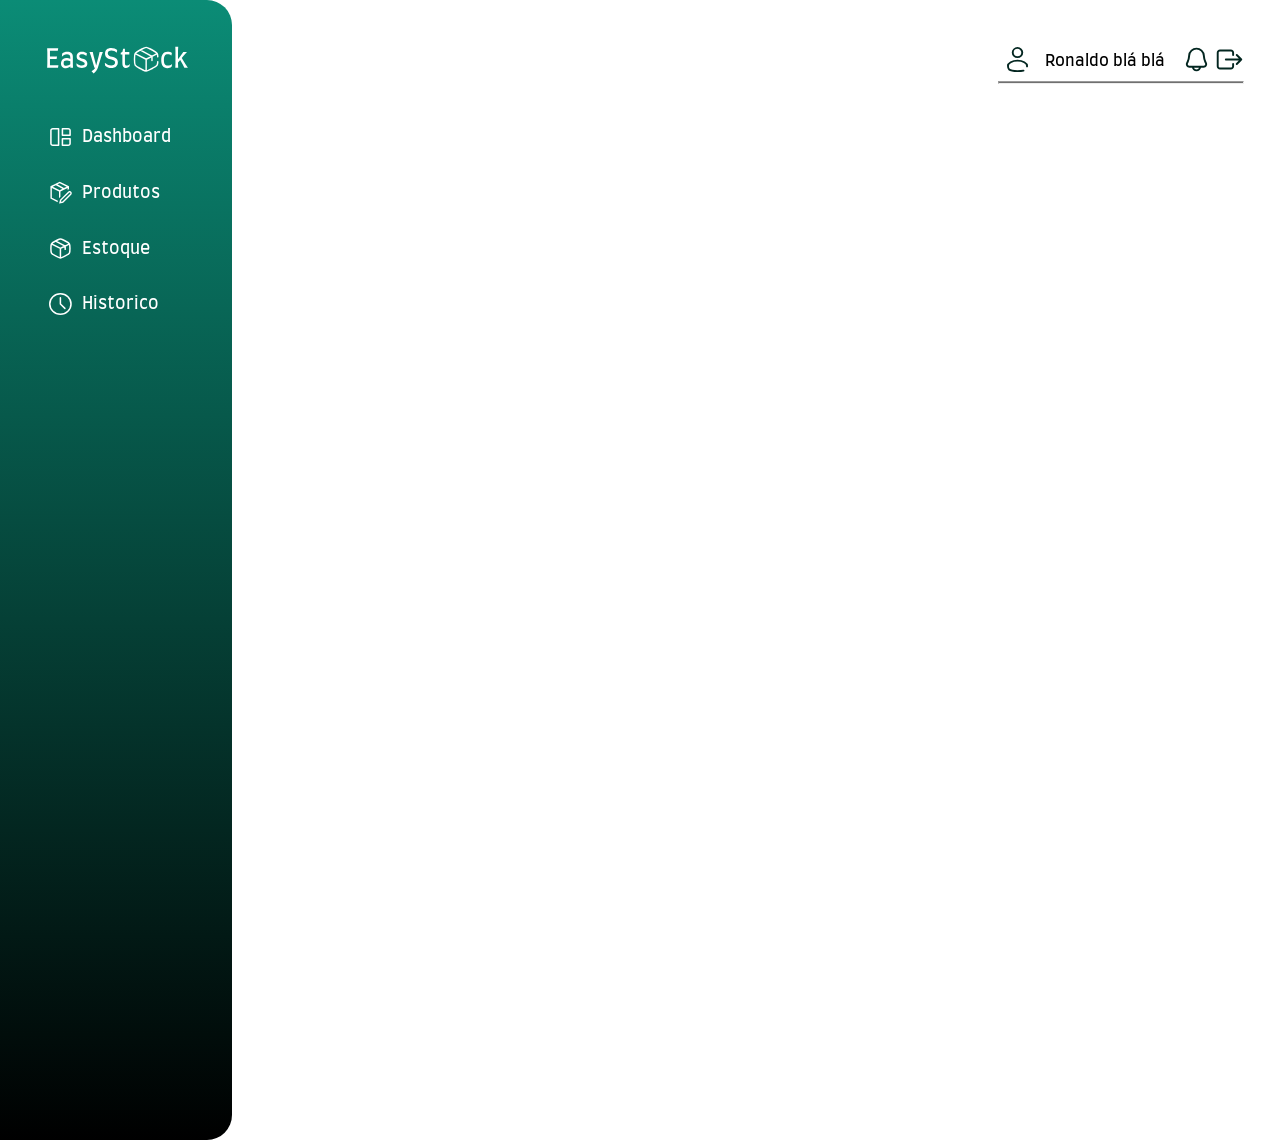
==== pages/cadastroADM.html @ 4b7d238b "novas atualizações nas paginas" ====
<!DOCTYPE html>
<html lang="en">
<head>
    <meta charset="UTF-8">
    <meta name="viewport" content="width=device-width, initial-scale=1.0">
    <link rel="preconnect" href="https://fonts.googleapis.com">
    <link rel="preconnect" href="https://fonts.gstatic.com" crossorigin>
    <link rel="icon" href="/assets/icons/icone-aba.svg" type="image/x-icon">
    <link href="https://fonts.googleapis.com/css2?family=Farro:wght@300;400;500;700&display=swap" rel="stylesheet">
    <title>EasyStock</title>
    <link rel="stylesheet" href="/css/global.css">
</head>
<body>
    <nav>
        <!-- Logo -->
        <img class="logo"    src="/assets/icons/logo.svg" alt="Logo EasyStock">
        <!-- barra de opções -->

        
        <ul>
            <li>
                <img src="/assets/icons/dashboard-icone.svg" alt="dashboard">
                <a href="home.html">Dashboard</a>
            </li >
            <li>
                <img src="/assets/icons/produtos-icon.svg" alt="produtos">
                <a href="produtos.html">Produtos</a>
            </li>
            <li>
                <img src="/assets/icons/Estoque-icon.svg" alt="estoque">
                <a href="estoque.html">Estoque</a>
            </li>
            <li>
                <img src="/assets/icons/icone-relogio.svg" alt="">
                <a href="historico.html">Historico</a>
            </li>
        </ul>

    </nav>
    <main> 
    
        <!-- Parte do  perfil   -->
        <section >
            <div class="navPerfil">
                <a href="/pages/perfil.html">
                    <img src="/assets/icons/icone-user-verde.svg" alt="usuario">
                </a>

                <p>Ronaldo blá blá</p>
                

                <div>
                    <img src="/assets/icons/icone-notificacoes.svg" alt="">
                    <img src="/assets/icons/icone-sair-verde.svg" alt="">
                </div>
            </div>
            <hr>
        </section>
    </main>
    
    
</body>
</html>
---- css/global.css ----
@import url(login.css);
@import url(produtos.css);
@import url(navbar.css);
@import url(cadastroADM.css);
@import url(cadastroProduto.css);
@import url(home.css);
@import url(estoque.css);
@import url(historico.css);
@import url(perfil.css);
@import url(retirada.css);
@import url(navPerfil.css);



* {
    margin: 0 auto;
    padding: 0 auto;
}

body{
    font-family: "Farro", sans-serif;
}




:root{
    /* tons de verde */
    --verde1: #0B8C76;
    --verde2: #032620;

    --efeitoGlass {
        background-color: rgba(255, 255, 255, 0.1);
        border-radius: 25%;
        border-top: 1px solid rgba(255, 255, 255, 0.52) ;
        border-left: 1px solid rgba(255, 255, 255, 0.52) ;
    }

    /* Cores de texto */

    --titulo : #012F2C;

}
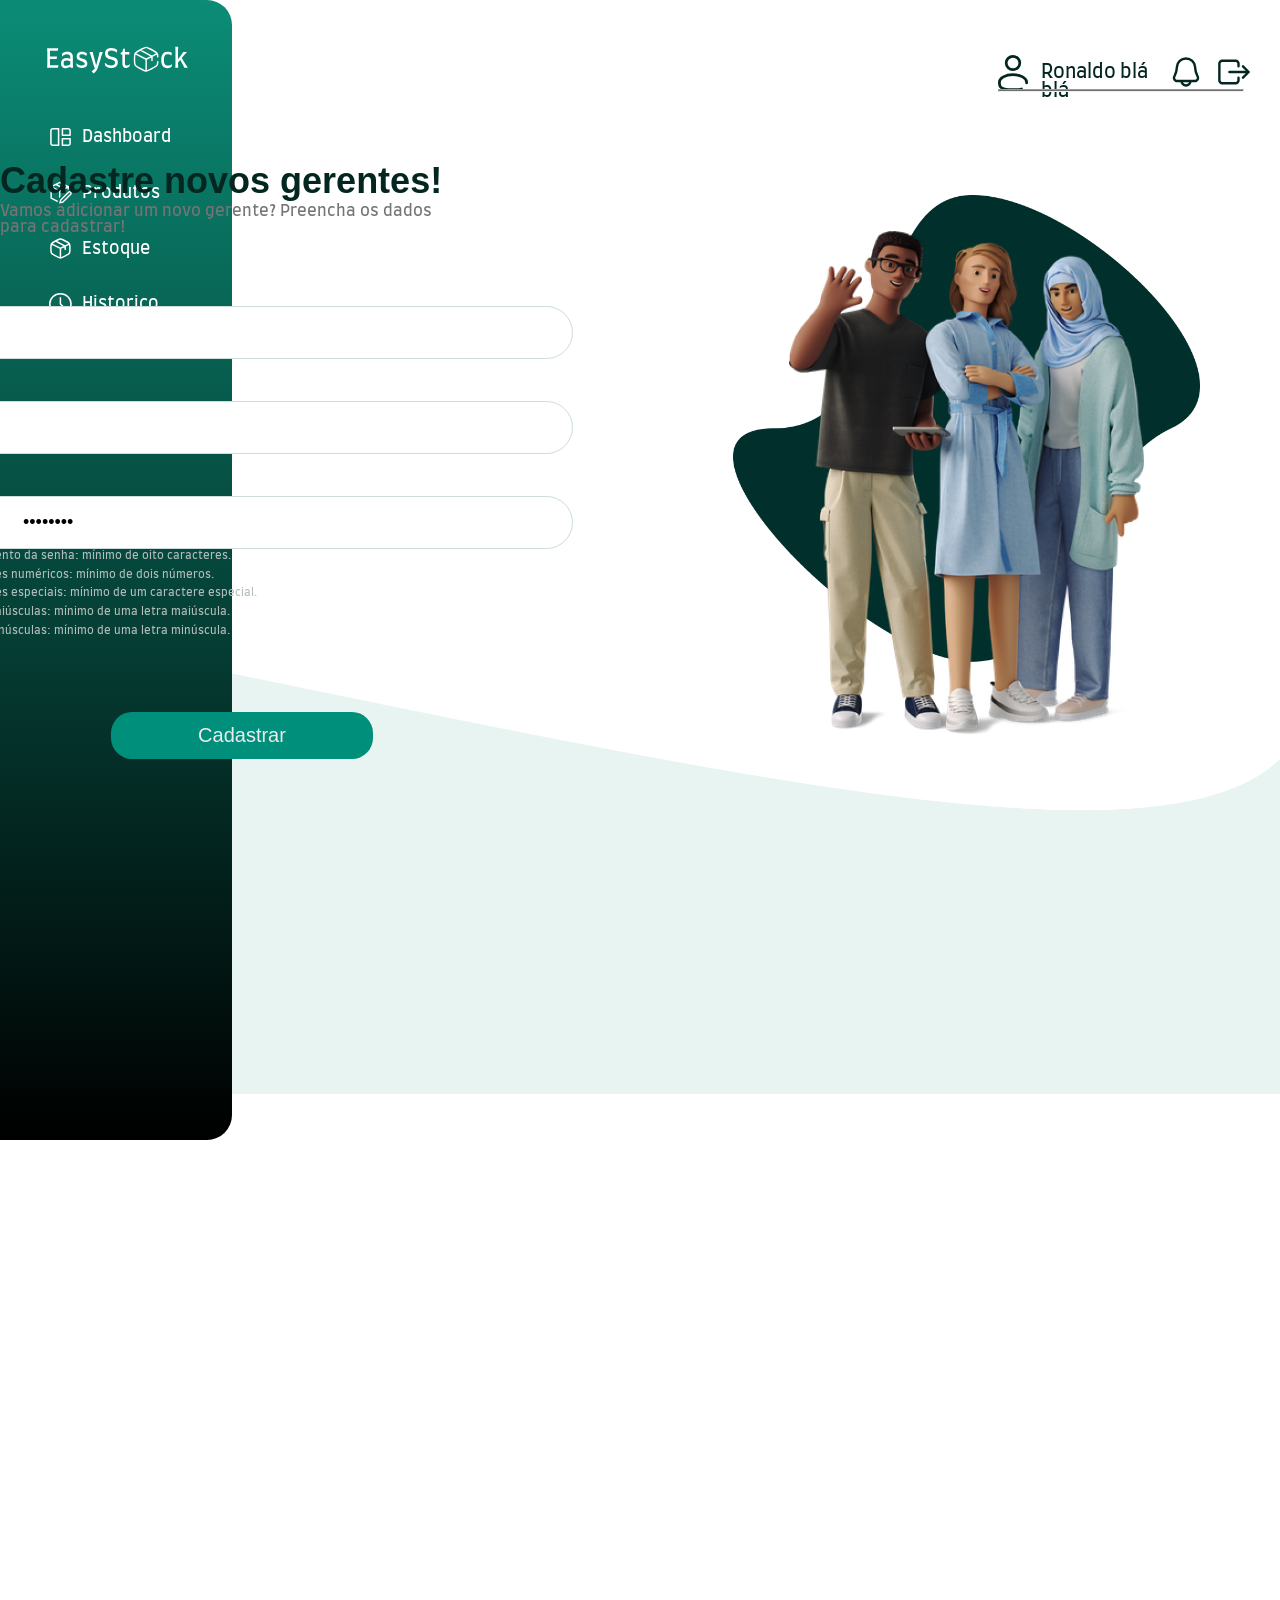
==== commit 7da052e7: "Página de CadastroADM "finalizada", junto de algumas modificações do login e etc." ====
--- a/pages/cadastroADM.html
+++ b/pages/cadastroADM.html
@@ -1,5 +1,5 @@
 <!DOCTYPE html>
-<html lang="en">
+<html lang="pt-br">
 <head>
     <meta charset="UTF-8">
     <meta name="viewport" content="width=device-width, initial-scale=1.0">
@@ -8,12 +8,14 @@
     <link rel="icon" href="/assets/icons/icone-aba.svg" type="image/x-icon">
     <link href="https://fonts.googleapis.com/css2?family=Farro:wght@300;400;500;700&display=swap" rel="stylesheet">
     <title>EasyStock</title>
-    <link rel="stylesheet" href="/css/global.css">
+    <link rel="stylesheet" href="../css/global.css">
+  <script src="../js/java.js"></script>
 </head>
 <body>
+    <main>
     <nav>
         <!-- Logo -->
-        <img class="logo"    src="/assets/icons/logo.svg" alt="Logo EasyStock">
+        <img class="logo"    src="../assets/icons/logo.svg" alt="Logo EasyStock">
         <!-- barra de opções -->
 
         
@@ -21,13 +23,13 @@
             <li>
                 <img src="/assets/icons/dashboard-icone.svg" alt="dashboard">
                 <a href="home.html">Dashboard</a>
-            </li >
+            </li>
             <li>
                 <img src="/assets/icons/produtos-icon.svg" alt="produtos">
                 <a href="produtos.html">Produtos</a>
             </li>
             <li>
-                <img src="/assets/icons/Estoque-icon.svg" alt="estoque">
+                <img src="../assets/icons/Estoque-icon.svg" alt="estoque">
                 <a href="estoque.html">Estoque</a>
             </li>
             <li>
@@ -40,24 +42,75 @@
     <main> 
     
         <!-- Parte do  perfil   -->
-        <section >
+        <section>
             <div class="navPerfil">
-                <a href="/pages/perfil.html">
-                    <img src="/assets/icons/icone-user-verde.svg" alt="usuario">
-                </a>
+               <a href="/pages/perfil.html">
+                  <img src="/assets/icons/icone-user-verde.svg" alt="usuario">
+               </a>
 
-                <p>Ronaldo blá blá</p>
-                
+               <p>Ronaldo blá blá</p>
 
-                <div>
-                    <img src="/assets/icons/icone-notificacoes.svg" alt="">
-                    <img src="/assets/icons/icone-sair-verde.svg" alt="">
+               <div class="icons">
+               <a href="/pages/notificacoes.html">
+                  <img src="/assets/icons/icone-notificacoes.svg" alt="notificacoes">
+               </a>
+
+               <a href="/pages/login.html">
+                <img src="/assets/icons/icone-sair-verde.svg" alt="sair">
+               </a>
+              </div>
+            </div>
+          <hr>
+      </section>
+
+    <!-- CADASTRO -->
+      <div class="cadastro-wrapper">
+        <form class="cadastro-form">
+         <div class="input-block">
+            <h1 class="main-title">Cadastre novos gerentes!</h1>
+            <p class="subtitle">Vamos adicionar um novo gerente? Preencha os dados para cadastrar!</p>
+         </div>
+
+         <div class="grid-cadastro">
+            <form class="cadastro-form">
+              <div class="input-block">
+                <label>Nome:</label>
+                <input type="text" name="nome">
+              </div>
+
+                <div class="input-block">
+                    <label>Email:</label>
+                    <input type="email" name="email">
                 </div>
+
+                <div class="input-block">
+                  <label>Senha:</label>
+                    <input type="password" name="senha" value="12345678">
+                    
+                    <ul class="lista-requisitos">
+                        <li>Comprimento da senha: mínimo de oito caracteres.</li>
+                        <li>Caracteres numéricos: mínimo de dois números.</li>
+                        <li>Caracteres especiais: mínimo de um caractere especial.</li>
+                        <li>Letras maiúsculas: mínimo de uma letra maiúscula.</li>
+                        <li>Letras minúsculas: mínimo de uma letra minúscula.</li>
+                    </ul>
+                  </div>
+                </form>
+
+                <div class="btn-action">
+                    <button type="submit" class="btn-cadastrar">Cadastrar</button>
+                </div>
+                </div>
+               </form>
             </div>
-            <hr>
-        </section>
+
+        <!-- IMAGENS -->
+        <div class="image-side">
+         <img src="../assets/images/people.png" alt="Gerentes">
+        </div>
+        <div class="degrade-bg">
+         <img src="../assets/images/degrade.png" alt="Onda">
+        </div>
     </main>
-    
-    
-</body>
+  </body>
 </html>
--- a/css/global.css
+++ b/css/global.css
@@ -14,8 +14,8 @@
 
 
 * {
-    margin: 0 auto;
-    padding: 0 auto;
+    margin: 0 ;
+    padding: 0 ;
 }
 
 body{
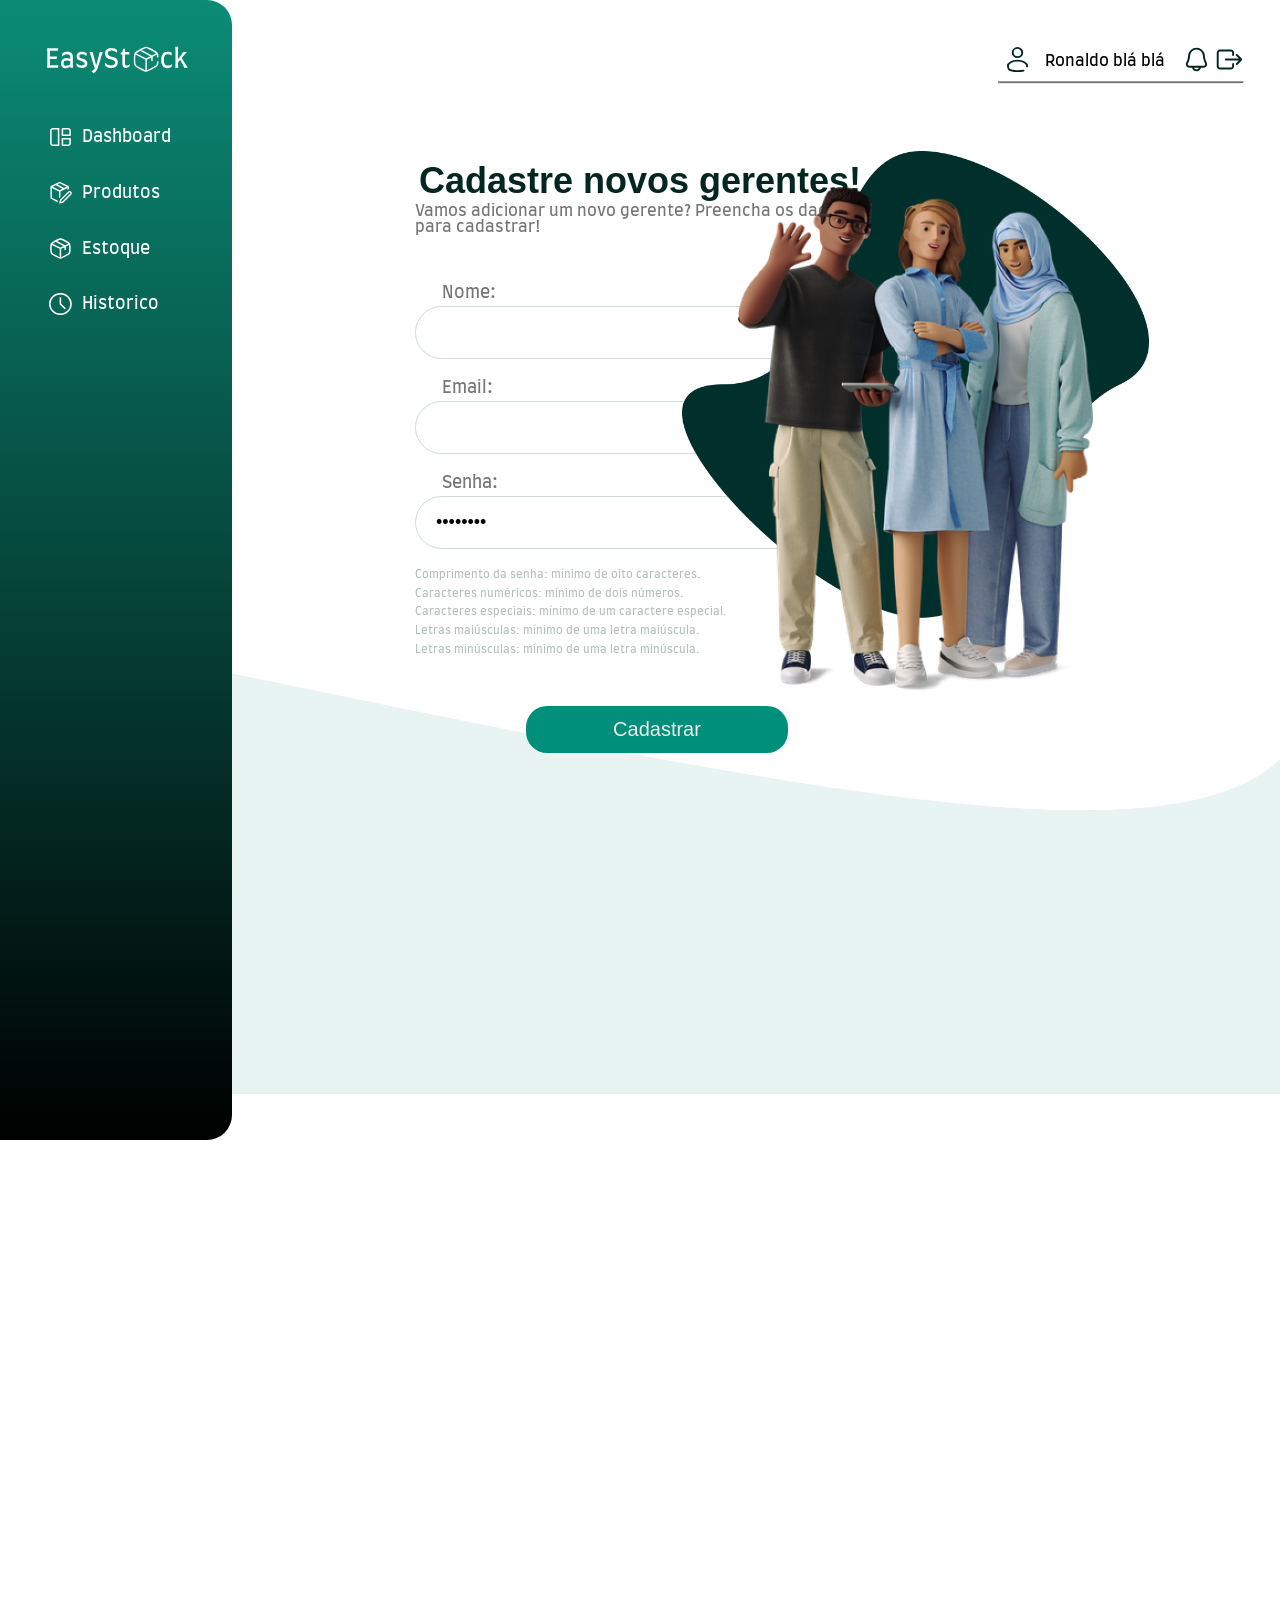
==== commit c010ac38: "pagina de cadastro" ====
--- a/pages/cadastroADM.html
+++ b/pages/cadastroADM.html
@@ -7,15 +7,15 @@
     <link rel="preconnect" href="https://fonts.gstatic.com" crossorigin>
     <link rel="icon" href="/assets/icons/icone-aba.svg" type="image/x-icon">
     <link href="https://fonts.googleapis.com/css2?family=Farro:wght@300;400;500;700&display=swap" rel="stylesheet">
-    <title>EasyStock</title>
+    <title>CadastroADM</title>
     <link rel="stylesheet" href="../css/global.css">
   <script src="../js/java.js"></script>
 </head>
 <body>
-    <main>
+    
     <nav>
         <!-- Logo -->
-        <img class="logo"    src="../assets/icons/logo.svg" alt="Logo EasyStock">
+        <img class="logo"    src="/assets/icons/logo.svg" alt="Logo EasyStock">
         <!-- barra de opções -->
 
         
@@ -29,7 +29,7 @@
                 <a href="produtos.html">Produtos</a>
             </li>
             <li>
-                <img src="../assets/icons/Estoque-icon.svg" alt="estoque">
+                <img src="/assets/icons/Estoque-icon.svg" alt="estoque">
                 <a href="estoque.html">Estoque</a>
             </li>
             <li>
@@ -42,26 +42,22 @@
     <main> 
     
         <!-- Parte do  perfil   -->
-        <section>
+      <section >
             <div class="navPerfil">
-               <a href="/pages/perfil.html">
-                  <img src="/assets/icons/icone-user-verde.svg" alt="usuario">
-               </a>
+                <a href="/pages/perfil.html">
+                    <img src="/assets/icons/icone-user-verde.svg" alt="usuario">
+                </a>
 
-               <p>Ronaldo blá blá</p>
+                <p>Ronaldo blá blá</p>
+                
 
-               <div class="icons">
-               <a href="/pages/notificacoes.html">
-                  <img src="/assets/icons/icone-notificacoes.svg" alt="notificacoes">
-               </a>
-
-               <a href="/pages/login.html">
-                <img src="/assets/icons/icone-sair-verde.svg" alt="sair">
-               </a>
-              </div>
+                <div>
+                    <img src="/assets/icons/icone-notificacoes.svg" alt="">
+                    <img src="/assets/icons/icone-sair-verde.svg" alt="">
+                </div>
             </div>
-          <hr>
-      </section>
+            <hr>
+        </section>
 
     <!-- CADASTRO -->
       <div class="cadastro-wrapper">
--- a/css/global.css
+++ b/css/global.css
@@ -14,8 +14,8 @@
 
 
 * {
-    margin: 0 ;
-    padding: 0 ;
+    margin: 0 auto;
+    padding: 0 auto;
 }
 
 body{
@@ -41,4 +41,4 @@
 
     --titulo : #012F2C;
 
-}
+}
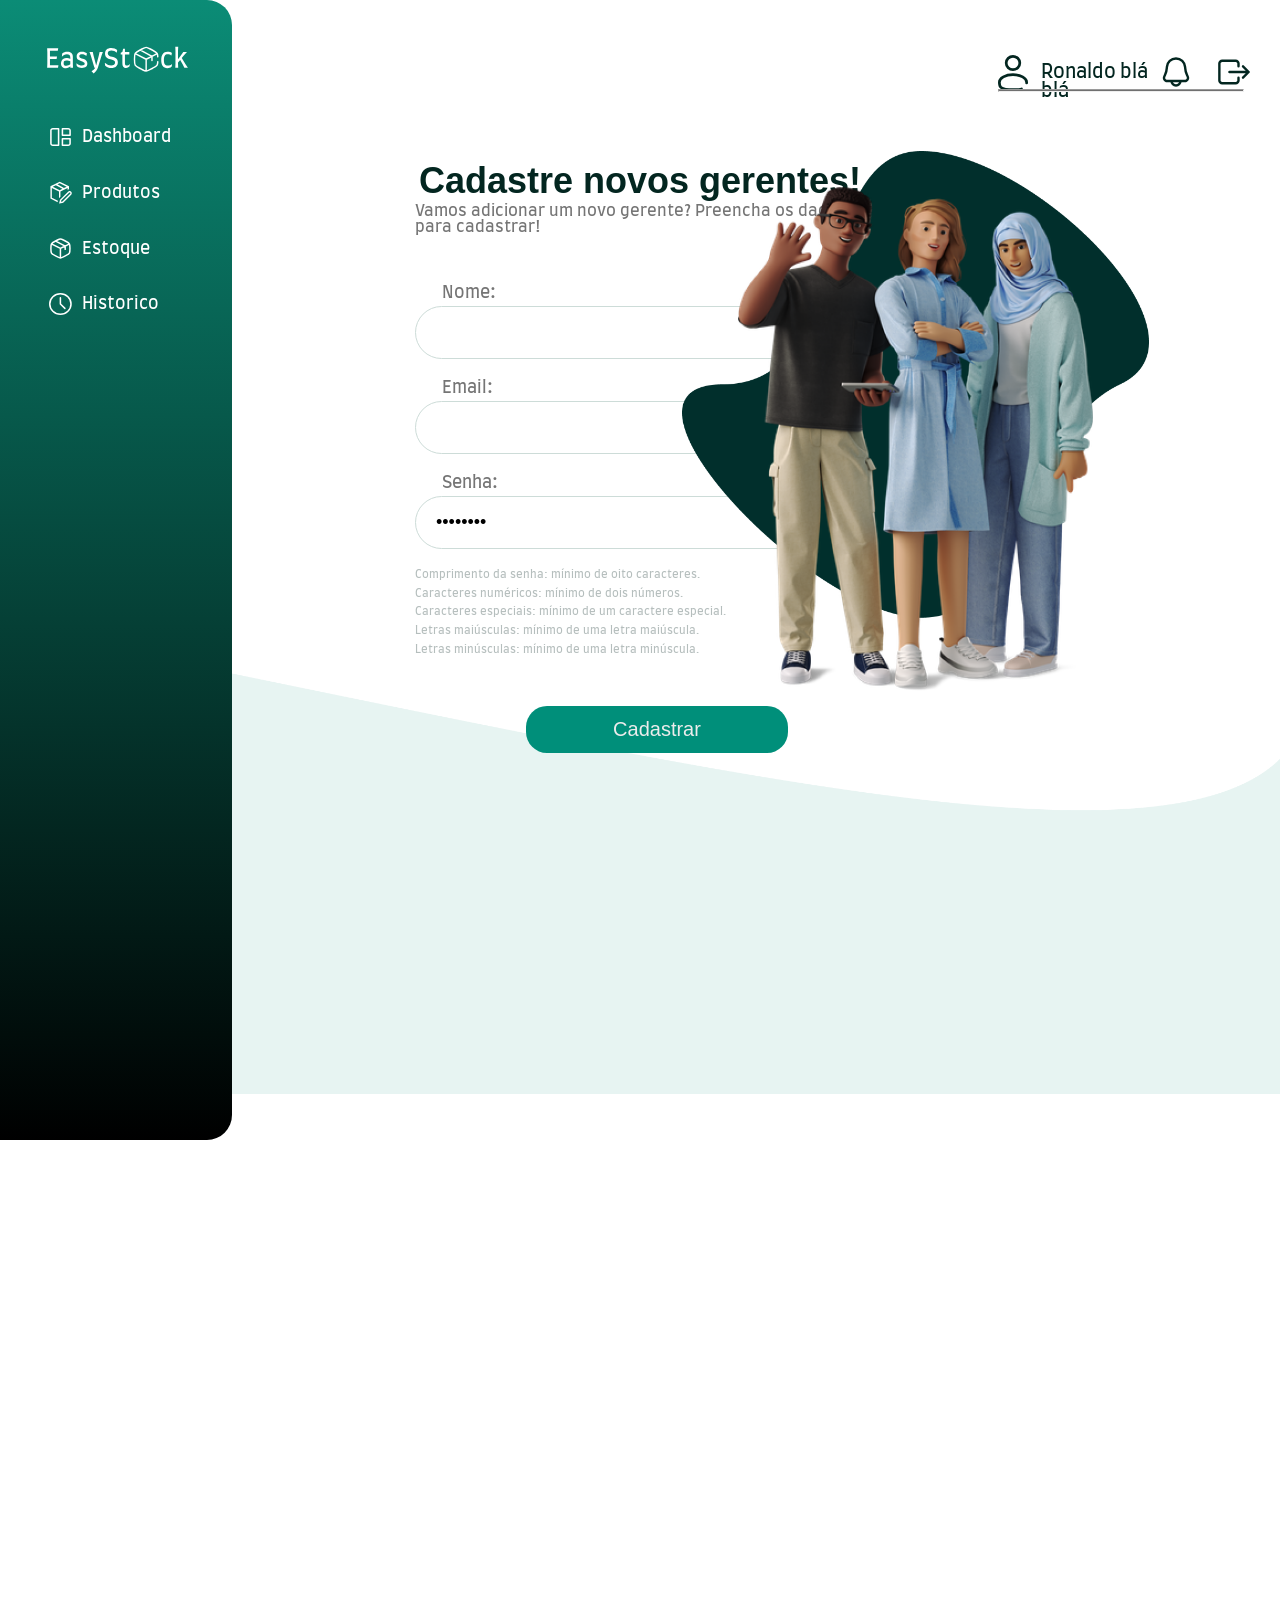
==== commit 12e83b97: "improvement/ajusteLogin" ====
--- a/pages/cadastroADM.html
+++ b/pages/cadastroADM.html
@@ -7,7 +7,7 @@
     <link rel="preconnect" href="https://fonts.gstatic.com" crossorigin>
     <link rel="icon" href="/assets/icons/icone-aba.svg" type="image/x-icon">
     <link href="https://fonts.googleapis.com/css2?family=Farro:wght@300;400;500;700&display=swap" rel="stylesheet">
-    <title>CadastroADM</title>
+    <title>EasyStock</title>
     <link rel="stylesheet" href="../css/global.css">
   <script src="../js/java.js"></script>
 </head>
@@ -42,22 +42,26 @@
     <main> 
     
         <!-- Parte do  perfil   -->
-      <section >
+        <section>
             <div class="navPerfil">
-                <a href="/pages/perfil.html">
-                    <img src="/assets/icons/icone-user-verde.svg" alt="usuario">
-                </a>
+               <a href="/pages/perfil.html">
+                  <img src="/assets/icons/icone-user-verde.svg" alt="usuario">
+               </a>
 
-                <p>Ronaldo blá blá</p>
-                
+               <p>Ronaldo blá blá</p>
 
-                <div>
-                    <img src="/assets/icons/icone-notificacoes.svg" alt="">
-                    <img src="/assets/icons/icone-sair-verde.svg" alt="">
-                </div>
+               <div class="icons">
+               <a href="/pages/notificacoes.html">
+                  <img src="/assets/icons/icone-notificacoes.svg" alt="notificacoes">
+               </a>
+
+               <a href="/pages/login.html">
+                <img src="/assets/icons/icone-sair-verde.svg" alt="sair">
+               </a>
+              </div>
             </div>
-            <hr>
-        </section>
+          <hr>
+      </section>
 
     <!-- CADASTRO -->
       <div class="cadastro-wrapper">
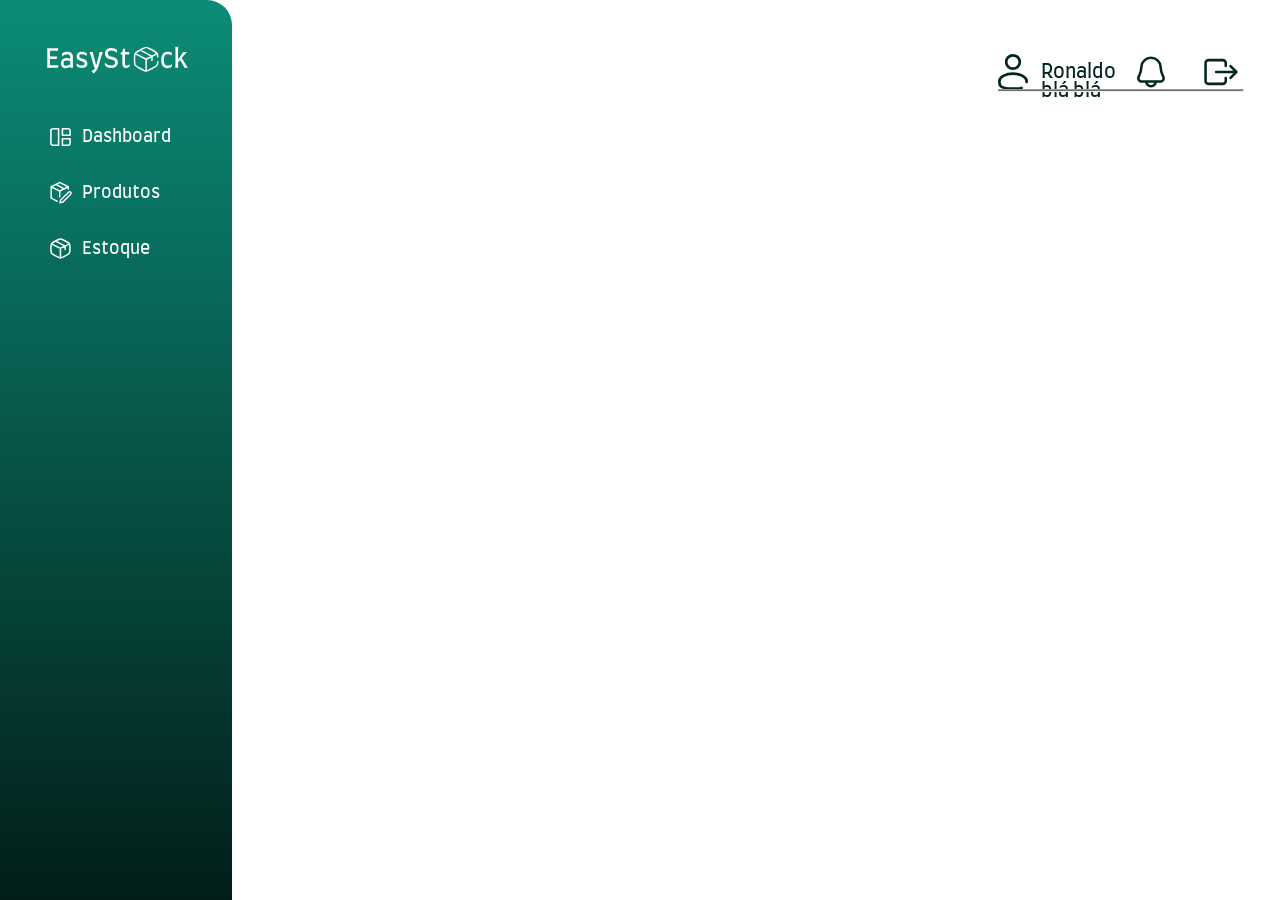
==== commit 4a48586e: "consumo de api e funções adicionais" ====
--- a/pages/cadastroADM.html
+++ b/pages/cadastroADM.html
@@ -9,108 +9,54 @@
     <link href="https://fonts.googleapis.com/css2?family=Farro:wght@300;400;500;700&display=swap" rel="stylesheet">
     <title>EasyStock</title>
     <link rel="stylesheet" href="../css/global.css">
-  <script src="../js/java.js"></script>
 </head>
 <body>
     
     <nav>
         <!-- Logo -->
-        <img class="logo"    src="/assets/icons/logo.svg" alt="Logo EasyStock">
+        <img class="logo"    src="../assets/icons/logo.svg" alt="Logo EasyStock">
         <!-- barra de opções -->
 
         
         <ul>
             <li>
-                <img src="/assets/icons/dashboard-icone.svg" alt="dashboard">
+                <img src="../assets/icons/dashboard-icone.svg" alt="dashboard">
                 <a href="home.html">Dashboard</a>
             </li>
             <li>
-                <img src="/assets/icons/produtos-icon.svg" alt="produtos">
+                <img src="../assets/icons/produtos-icon.svg" alt="produtos">
                 <a href="produtos.html">Produtos</a>
             </li>
             <li>
-                <img src="/assets/icons/Estoque-icon.svg" alt="estoque">
+                <img src="../assets/icons/Estoque-icon.svg" alt="estoque">
                 <a href="estoque.html">Estoque</a>
             </li>
-            <li>
-                <img src="/assets/icons/icone-relogio.svg" alt="">
-                <a href="historico.html">Historico</a>
-            </li>
+            
         </ul>
 
     </nav>
     <main> 
     
         <!-- Parte do  perfil   -->
-        <section>
+        <section >
             <div class="navPerfil">
-               <a href="/pages/perfil.html">
-                  <img src="/assets/icons/icone-user-verde.svg" alt="usuario">
-               </a>
+                <a href="/pages/perfil.html">
+                    <img src="/assets/icons/icone-user-verde.svg" alt="usuario">
+                </a>
 
-               <p>Ronaldo blá blá</p>
+                <p>Ronaldo blá blá</p>
+                
 
-               <div class="icons">
-               <a href="/pages/notificacoes.html">
-                  <img src="/assets/icons/icone-notificacoes.svg" alt="notificacoes">
-               </a>
+                <div>
+                    <img src="/assets/icons/icone-notificacoes.svg" alt="">
+                    <img src="/assets/icons/icone-sair-verde.svg" alt="" onclick="sair()">
+                </div>
+            </div>
+            <hr>
+        </section>
+    </main>
+    
+  
+</body>
+</html>
 
-               <a href="/pages/login.html">
-                <img src="/assets/icons/icone-sair-verde.svg" alt="sair">
-               </a>
-              </div>
-            </div>
-          <hr>
-      </section>
-
-    <!-- CADASTRO -->
-      <div class="cadastro-wrapper">
-        <form class="cadastro-form">
-         <div class="input-block">
-            <h1 class="main-title">Cadastre novos gerentes!</h1>
-            <p class="subtitle">Vamos adicionar um novo gerente? Preencha os dados para cadastrar!</p>
-         </div>
-
-         <div class="grid-cadastro">
-            <form class="cadastro-form">
-              <div class="input-block">
-                <label>Nome:</label>
-                <input type="text" name="nome">
-              </div>
-
-                <div class="input-block">
-                    <label>Email:</label>
-                    <input type="email" name="email">
-                </div>
-
-                <div class="input-block">
-                  <label>Senha:</label>
-                    <input type="password" name="senha" value="12345678">
-                    
-                    <ul class="lista-requisitos">
-                        <li>Comprimento da senha: mínimo de oito caracteres.</li>
-                        <li>Caracteres numéricos: mínimo de dois números.</li>
-                        <li>Caracteres especiais: mínimo de um caractere especial.</li>
-                        <li>Letras maiúsculas: mínimo de uma letra maiúscula.</li>
-                        <li>Letras minúsculas: mínimo de uma letra minúscula.</li>
-                    </ul>
-                  </div>
-                </form>
-
-                <div class="btn-action">
-                    <button type="submit" class="btn-cadastrar">Cadastrar</button>
-                </div>
-                </div>
-               </form>
-            </div>
-
-        <!-- IMAGENS -->
-        <div class="image-side">
-         <img src="../assets/images/people.png" alt="Gerentes">
-        </div>
-        <div class="degrade-bg">
-         <img src="../assets/images/degrade.png" alt="Onda">
-        </div>
-    </main>
-  </body>
-</html>
--- a/css/global.css
+++ b/css/global.css
@@ -8,8 +8,8 @@
 @import url(estoque.css);
 @import url(historico.css);
 @import url(perfil.css);
-@import url(retirada.css);
 @import url(navPerfil.css);
+@import url(gerentes.css);
 
 
 
@@ -20,6 +20,8 @@
 
 body{
     font-family: "Farro", sans-serif;
+    display: flex;
+
 }
 
 
@@ -29,9 +31,10 @@
     /* tons de verde */
     --verde1: #0B8C76;
     --verde2: #032620;
+    --verde3: #115E59;
 
     --efeitoGlass {
-        background-color: rgba(255, 255, 255, 0.1);
+        background-color: rgba(10, 4, 4, 0.1);
         border-radius: 25%;
         border-top: 1px solid rgba(255, 255, 255, 0.52) ;
         border-left: 1px solid rgba(255, 255, 255, 0.52) ;
@@ -39,6 +42,5 @@
 
     /* Cores de texto */
 
-    --titulo : #012F2C;
 
 }
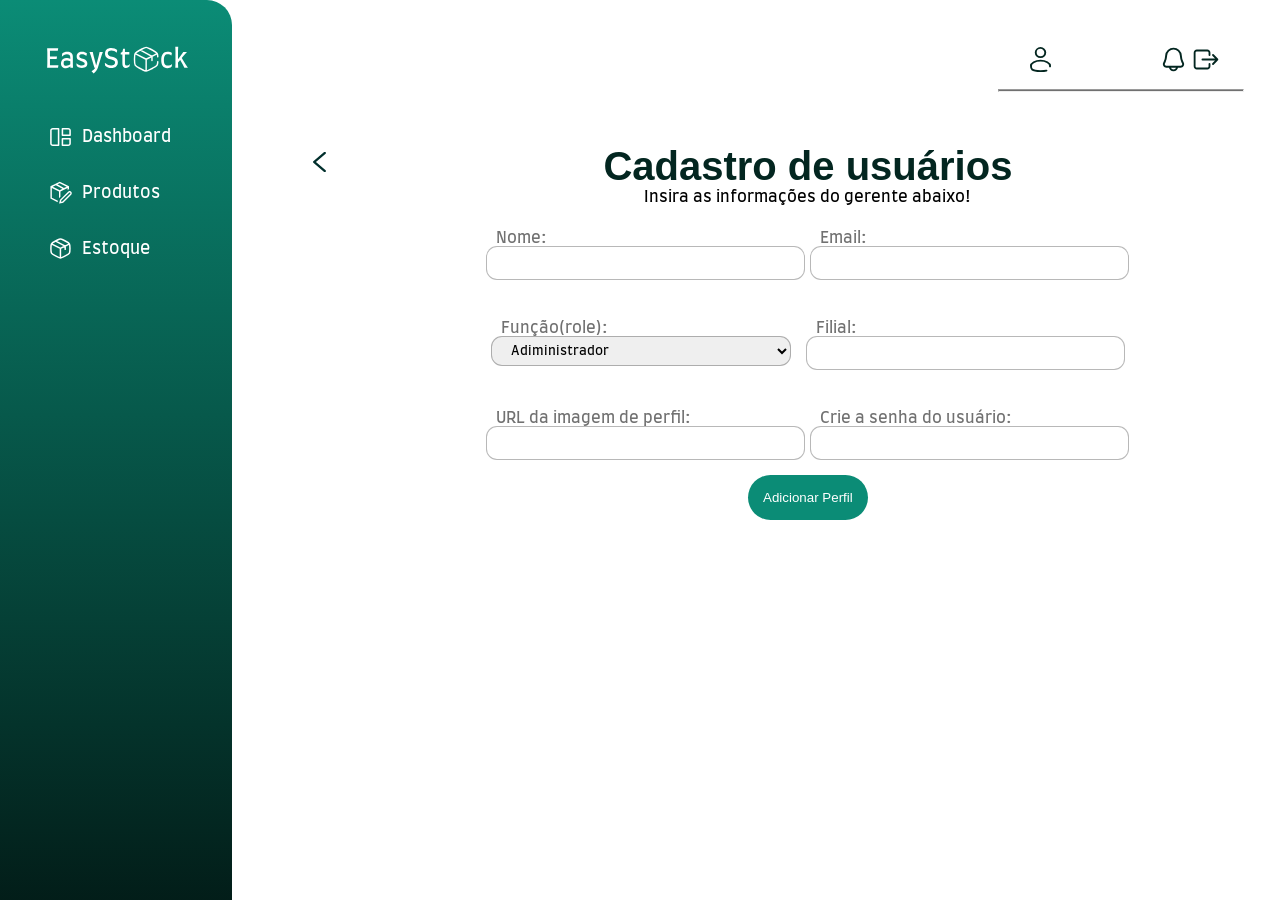
==== commit 43138c6f: "novas atualizações" ====
--- a/pages/cadastroADM.html
+++ b/pages/cadastroADM.html
@@ -44,7 +44,7 @@
                     <img src="/assets/icons/icone-user-verde.svg" alt="usuario">
                 </a>
 
-                <p>Ronaldo blá blá</p>
+                <p id="nav-nome"></p>
                 
 
                 <div>
@@ -54,8 +54,61 @@
             </div>
             <hr>
         </section>
+        <section class="container-cadastro">
+            <a href="../pages/gerentes.html"><img src="../assets/icons/voltar.svg" alt=""></a>
+            <div class="cadastro-title">
+                    <h1>Cadastro de usuários</h1>
+                    <p>Insira as informações do gerente abaixo!</p>
+            </div>
+
+            <form id="container-label-cadastro">
+                <div class="linha-cadastro">
+                    <div>
+                        <label for="codigo">Nome:</label><br>
+                        <input type="text" id="nome">
+                    </div>
+
+                    <div>
+                        <label for="nome">Email:</label><br>
+                        <input type="text" id="email">
+                    </div>
+                </div>
+
+                <div class="linha-cadastro">
+                    <div>
+                        <label for="categoria">Função(role):</label><br>
+                        <select name="funçoes" id="roles">
+                            <option value="admin">Adiministrador</option>
+                            <option value="gerente">Gerente</option>
+                        </select>
+                    </div>
+                    
+                    <div>
+                        <label for="filial">Filial:</label><br>
+                        <input type="number" id="filial" min="0" max="3">
+                    </div>
+                </div>
+
+                <div class="linha-cadastro">
+                    <div>
+                        <label for="url">URL da imagem de perfil:</label><br>
+                        <input type="text" id="url">
+                    </div>
+
+                    <div>
+                        <label for="senha">Crie a senha do usuário:</label><br>
+                        <input type="password" id="senha">
+                    </div>
+                </div>
+
+            
+            <div class="btn-add-produto">
+                <button type="submit">Adicionar Perfil</button>
+            </div>
+         </form>
+        </section>
     </main>
-    
+    <script src="../js/cadastroADM.js"></script>
   
 </body>
 </html>
